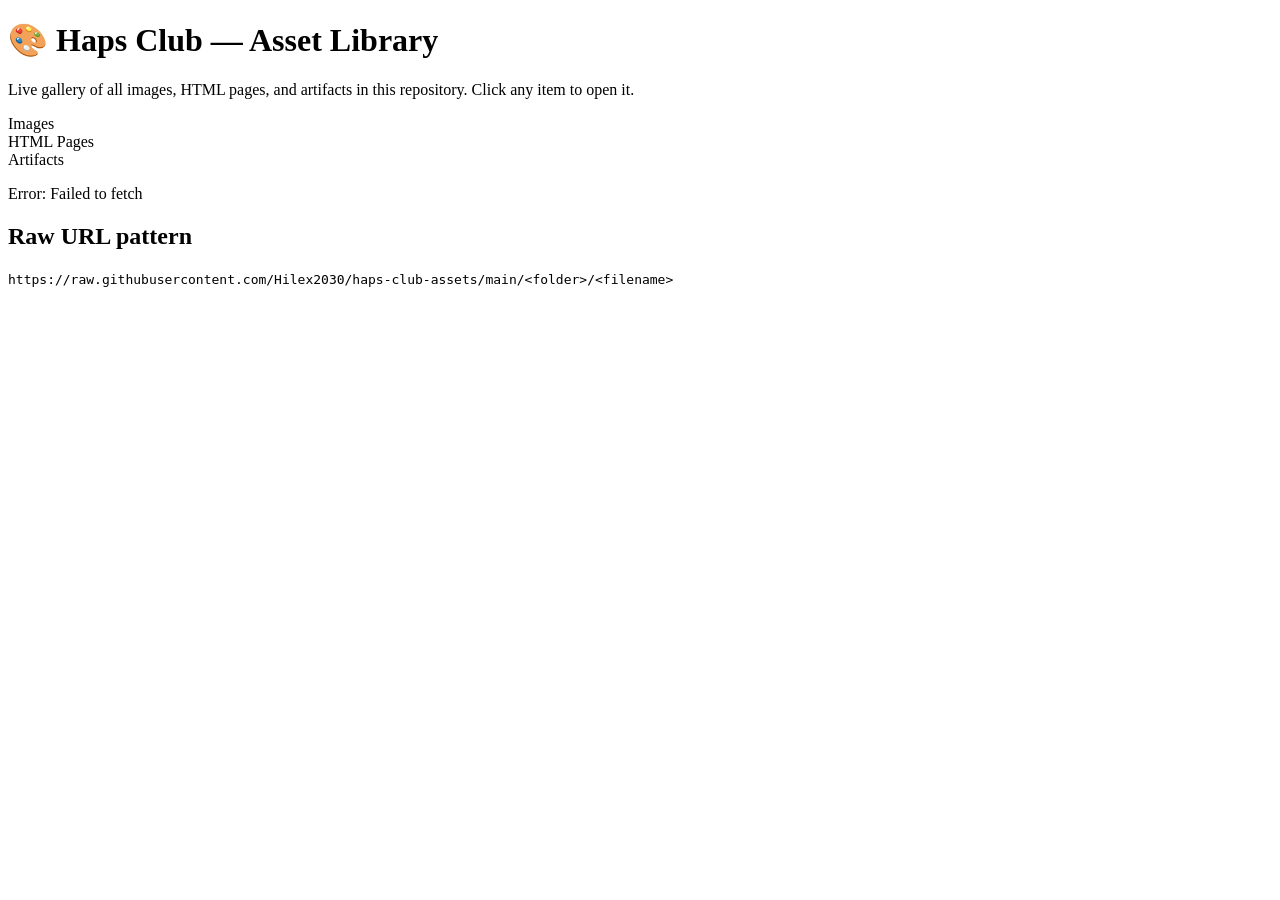
==== index.html @ ea052f84 "Create index.html" ====
<!DOCTYPE html>
<html lang="en">
<head>
<meta charset="UTF-8">
<meta name="viewport" content="width=device-width, initial-scale=1.0">
<title>Haps Club — Asset Library</title>
<link rel="stylesheet" href="./html/style.css">
</head>
<body>
<div class="container">
<h1>🎨 Haps Club — Asset Library</h1>
<p>Live gallery of all images, HTML pages, and artifacts in this repository. Click any item to open it.</p>
<div class="tabs">
<div class="tab active" data-folder="images">Images</div>
<div class="tab" data-folder="html">HTML Pages</div>
<div class="tab" data-folder="artifacts">Artifacts</div>
</div>
<div id="content"><p class="empty">Loading…</p></div>
<h2>Raw URL pattern</h2>
<p><code>https://raw.githubusercontent.com/Hilex2030/haps-club-assets/main/&lt;folder&gt;/&lt;filename&gt;</code></p>
</div>
<script>
const REPO = 'Hilex2030/haps-club-assets';
const RAW = `https://raw.githubusercontent.com/${REPO}/main`;
const API = `https://api.github.com/repos/${REPO}/contents`;
const content = document.getElementById('content');
const tabs = document.querySelectorAll('.tab');
async function loadFolder(folder) {
  content.innerHTML = '<p class="empty">Loading…</p>';
  try {
    const res = await fetch(`${API}/${folder}`);
    const items = await res.json();
    const files = items.filter(i => i.type === 'file' && !i.name.startsWith('.') && i.name !== 'README.md');
    if (!files.length) { content.innerHTML = `<p class="empty">No files yet in /${folder}. Upload some to get started!</p>`; return; }
    if (folder === 'images') {
      content.innerHTML = `<div class="gallery">${files.map(f => `<a class="card" href="${RAW}/${folder}/${f.name}" target="_blank"><img src="${RAW}/${folder}/${f.name}" alt="${f.name}" loading="lazy"><div class="meta"><div class="name">${f.name}</div><div class="url">${(f.size/1024).toFixed(1)} KB</div></div></a>`).join('')}</div>`;
    } else {
      content.innerHTML = `<ul class="list">${files.map(f => `<li><a href="${folder === 'html' ? './' + folder + '/' + f.name : RAW + '/' + folder + '/' + f.name}" target="_blank">${f.name}</a> <span style="color:#7d8590;font-size:0.8rem;">(${(f.size/1024).toFixed(1)} KB)</span></li>`).join('')}</ul>`;
    }
  } catch (e) { content.innerHTML = `<p class="empty">Error: ${e.message}</p>`; }
}
tabs.forEach(t => t.addEventListener('click', () => { tabs.forEach(x => x.classList.remove('active')); t.classList.add('active'); loadFolder(t.dataset.folder); }));
loadFolder('images');
</script>
</body>
</html>
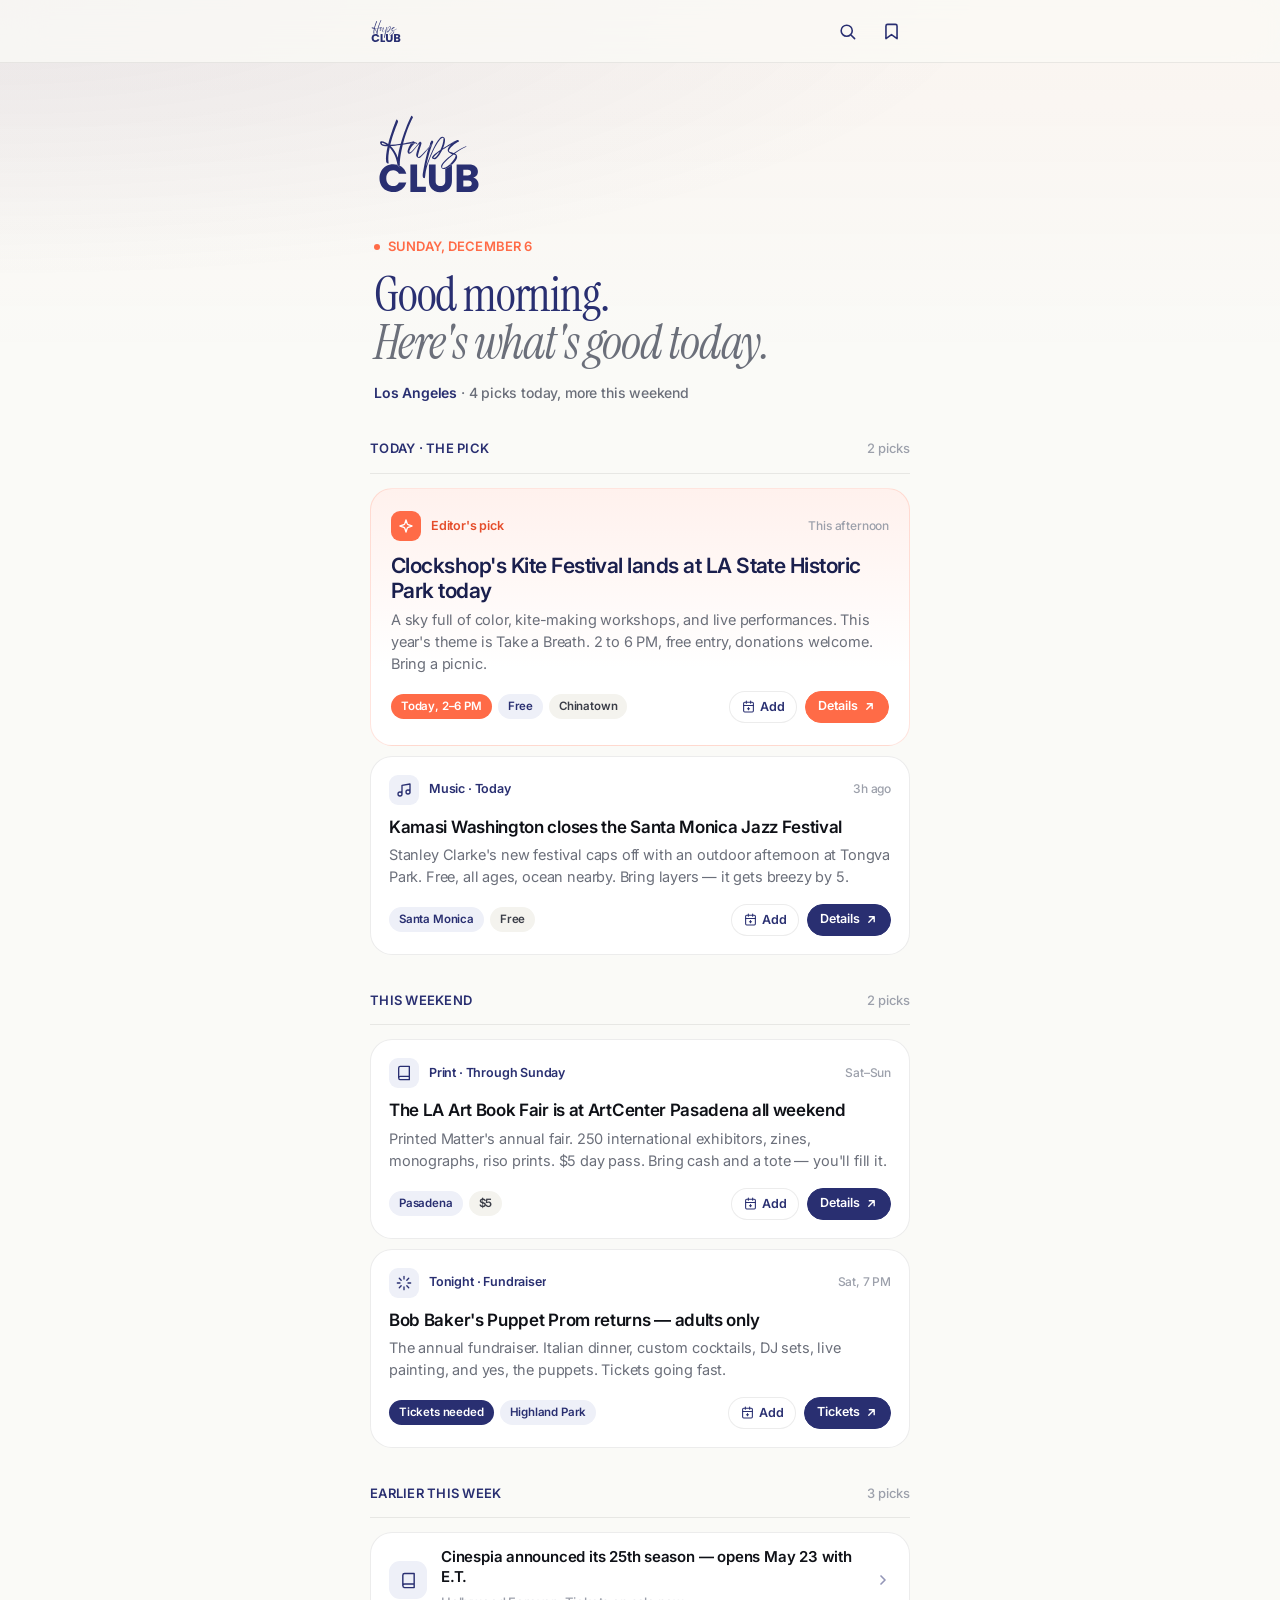
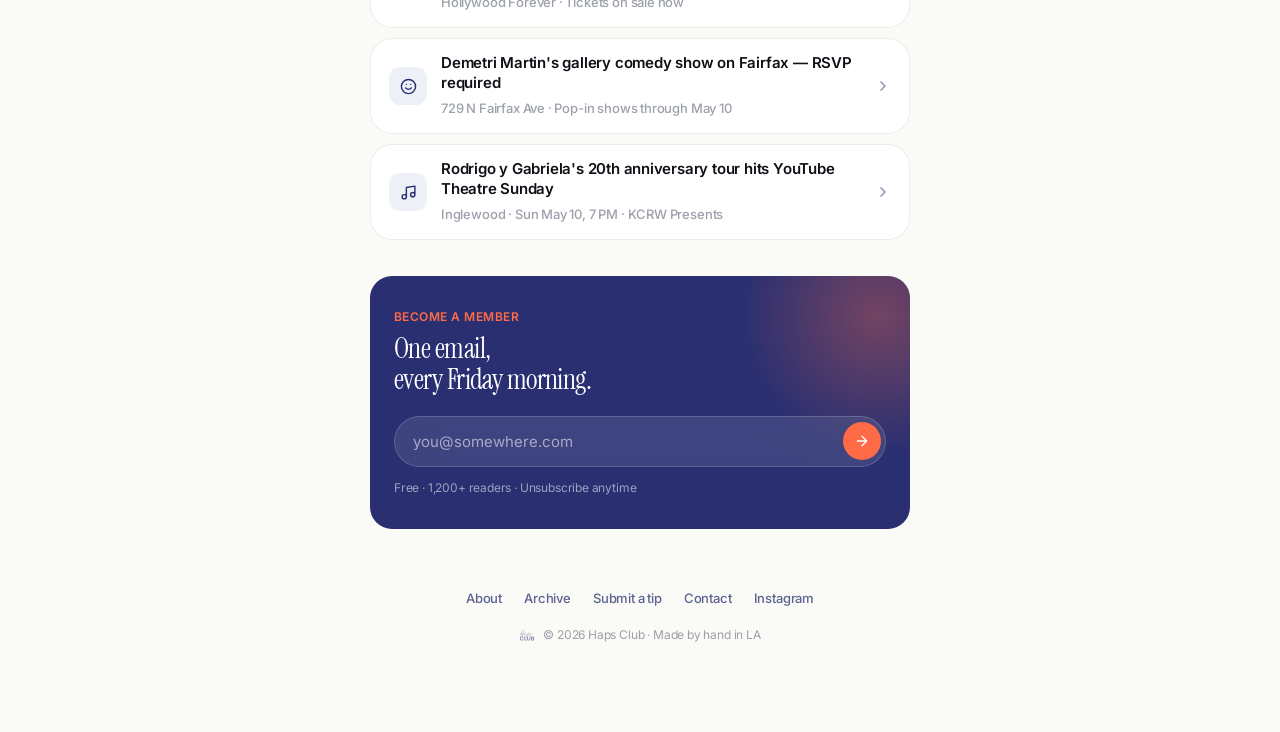
==== commit 7cf489dd: "Deploy Haps Club site: real LA picks for May 9 weekend, GA4 tracking, navy+coral brand, Add-to-Googl" ====
--- a/index.html
+++ b/index.html
@@ -2,45 +2,828 @@
 <html lang="en">
 <head>
 <meta charset="UTF-8">
-<meta name="viewport" content="width=device-width, initial-scale=1.0">
-<title>Haps Club — Asset Library</title>
-<link rel="stylesheet" href="./html/style.css">
+<meta name="viewport" content="width=device-width, initial-scale=1.0, viewport-fit=cover">
+<title>Haps Club — Today in LA</title>
+<meta name="description" content="A daily glance at what's worth doing in Los Angeles. Hand-picked recommendations from Haps Club.">
+<meta name="theme-color" content="#FAFAF7">
+
+<link rel="preconnect" href="https://fonts.googleapis.com">
+<link rel="preconnect" href="https://fonts.gstatic.com" crossorigin>
+<link href="https://fonts.googleapis.com/css2?family=Inter:wght@400;500;600;700&family=Instrument+Serif:ital@0;1&display=swap" rel="stylesheet">
+
+<!-- Google tag (gtag.js) -->
+<script async src="https://www.googletagmanager.com/gtag/js?id=G-RKY63MK7ND"></script>
+<script>
+  window.dataLayer = window.dataLayer || [];
+  function gtag(){dataLayer.push(arguments);}
+  gtag('js', new Date());
+  gtag('config', 'G-RKY63MK7ND');
+</script>
+
+<style>
+:root {
+  --navy: #292f71;
+  --navy-deep: #1a1f4d;
+  --navy-tint: #EEF0F8;
+  --navy-soft: rgba(41, 47, 113, 0.08);
+
+  --accent: #FF6B47;
+  --accent-deep: #E54D2B;
+  --accent-tint: #FFF1ED;
+
+  --bg: #FAFAF7;
+  --surface: #FFFFFF;
+  --surface-soft: #F4F3EE;
+
+  --ink: #0F1117;
+  --ink-2: #3A3D47;
+  --ink-3: #6B6F7A;
+  --ink-4: #9CA0AB;
+  --ink-5: #D7D9DE;
+
+  --hairline: rgba(15, 17, 23, 0.08);
+
+  --sans: 'Inter', -apple-system, BlinkMacSystemFont, system-ui, 'Segoe UI', sans-serif;
+  --serif: 'Instrument Serif', 'New York', 'Times New Roman', serif;
+
+  --radius-sm: 10px;
+  --radius-md: 16px;
+  --radius-lg: 22px;
+
+  --ease-out: cubic-bezier(0.16, 1, 0.3, 1);
+  --ease-spring: cubic-bezier(0.34, 1.56, 0.64, 1);
+
+  --container: 580px;
+}
+
+* { box-sizing: border-box; margin: 0; padding: 0; }
+*:focus-visible { outline: 2px solid var(--accent); outline-offset: 3px; border-radius: 4px; }
+
+html, body {
+  background: var(--bg);
+  color: var(--ink);
+  font-family: var(--sans);
+  font-size: 16px;
+  line-height: 1.5;
+  -webkit-font-smoothing: antialiased;
+  -moz-osx-font-smoothing: grayscale;
+  text-rendering: optimizeLegibility;
+  letter-spacing: -0.011em;
+  min-height: 100%;
+}
+
+body {
+  position: relative;
+  padding-bottom: 4rem;
+  min-height: 100vh;
+}
+
+body::before {
+  content: '';
+  position: fixed;
+  top: 0; left: 0; right: 0;
+  height: 360px;
+  background:
+    radial-gradient(ellipse at top left, rgba(41, 47, 113, 0.08) 0%, transparent 55%),
+    linear-gradient(180deg, rgba(255, 107, 71, 0.04) 0%, transparent 100%);
+  pointer-events: none;
+  z-index: 0;
+}
+
+a { color: inherit; text-decoration: none; }
+button { font-family: inherit; }
+
+.topbar {
+  position: sticky; top: 0; z-index: 50;
+  background: rgba(250, 250, 247, 0.78);
+  -webkit-backdrop-filter: saturate(180%) blur(20px);
+  backdrop-filter: saturate(180%) blur(20px);
+  border-bottom: 0.5px solid var(--hairline);
+}
+.topbar-inner {
+  max-width: var(--container); margin: 0 auto;
+  padding: 12px 20px;
+  display: flex; align-items: center; justify-content: space-between; gap: 16px;
+}
+.topbar-logo { height: 32px; width: auto; color: var(--navy); display: block; }
+.topbar-actions { display: flex; align-items: center; gap: 6px; }
+.topbar-btn {
+  width: 38px; height: 38px; border-radius: 50%;
+  background: transparent; border: none;
+  color: var(--navy); cursor: pointer;
+  display: flex; align-items: center; justify-content: center;
+  transition: background 0.2s ease;
+}
+.topbar-btn:hover { background: var(--navy-tint); }
+.topbar-btn:active { transform: scale(0.95); }
+.topbar-btn svg { width: 19px; height: 19px; }
+
+.hero {
+  position: relative; z-index: 5;
+  max-width: var(--container); margin: 0 auto;
+  padding: 36px 24px 28px;
+}
+.hero-logo {
+  height: clamp(80px, 18vw, 110px);
+  width: auto;
+  color: var(--navy);
+  display: block;
+  margin-bottom: 28px;
+}
+.hero-eyebrow {
+  display: flex; align-items: center; gap: 8px;
+  font-size: 13px; font-weight: 600; color: var(--accent);
+  letter-spacing: 0.01em; margin-bottom: 14px; text-transform: uppercase;
+}
+.live-dot {
+  width: 6px; height: 6px; border-radius: 50%;
+  background: var(--accent);
+  box-shadow: 0 0 0 0 rgba(255, 107, 71, 0.5);
+  animation: pulse 2.4s ease-out infinite;
+}
+@keyframes pulse {
+  0%   { box-shadow: 0 0 0 0 rgba(255, 107, 71, 0.45); }
+  70%  { box-shadow: 0 0 0 8px rgba(255, 107, 71, 0); }
+  100% { box-shadow: 0 0 0 0 rgba(255, 107, 71, 0); }
+}
+.hero-title {
+  font-family: var(--serif);
+  font-size: clamp(2.25rem, 8vw, 3rem);
+  font-weight: 400; line-height: 1.02; letter-spacing: -0.025em;
+  color: var(--navy); margin-bottom: 14px;
+}
+.hero-soft { font-style: italic; color: var(--ink-3); }
+.hero-meta { font-size: 14px; color: var(--ink-3); font-weight: 500; }
+.hero-meta strong { color: var(--navy); font-weight: 600; }
+
+.stack {
+  position: relative; z-index: 5;
+  max-width: var(--container); margin: 0 auto;
+  padding: 8px 20px 0;
+}
+.stack-group { margin-bottom: 36px; }
+.group-header {
+  display: flex; align-items: baseline; justify-content: space-between;
+  padding: 0 0 14px;
+  border-bottom: 0.5px solid var(--hairline);
+  margin-bottom: 14px;
+}
+.group-label {
+  font-size: 13px; font-weight: 600; letter-spacing: 0.02em;
+  color: var(--navy); text-transform: uppercase;
+}
+.group-count { font-size: 13px; color: var(--ink-4); font-weight: 500; }
+
+.card {
+  display: block;
+  background: var(--surface);
+  border: 0.5px solid var(--hairline);
+  border-radius: var(--radius-lg);
+  padding: 18px;
+  margin-bottom: 10px;
+  transition: transform 0.4s var(--ease-out), box-shadow 0.3s ease, border-color 0.2s ease;
+  position: relative; overflow: hidden;
+  -webkit-tap-highlight-color: transparent;
+}
+a.card { cursor: pointer; }
+.card:hover {
+  transform: translateY(-2px);
+  box-shadow: 0 8px 24px rgba(15, 17, 23, 0.06), 0 2px 6px rgba(15, 17, 23, 0.04);
+  border-color: var(--ink-5);
+}
+a.card:active { transform: scale(0.99); transition-duration: 0.15s; }
+
+.card-featured {
+  background: linear-gradient(180deg, var(--accent-tint) 0%, var(--surface) 70%);
+  border-color: rgba(255, 107, 71, 0.18);
+  padding: 22px 20px;
+}
+
+.card-header {
+  display: flex; align-items: center; gap: 10px; margin-bottom: 12px;
+}
+.card-icon {
+  width: 30px; height: 30px;
+  border-radius: 9px;
+  display: flex; align-items: center; justify-content: center;
+  flex-shrink: 0;
+}
+.card-icon svg { width: 16px; height: 16px; }
+.card-icon-featured { background: var(--accent); color: white; }
+.card-icon-food     { background: var(--accent-tint); color: var(--accent-deep); }
+.card-icon-culture  { background: var(--navy-tint); color: var(--navy); }
+.card-icon-event    { background: var(--navy-tint); color: var(--navy); }
+.card-icon-outdoors { background: var(--accent-tint); color: var(--accent-deep); }
+
+.card-meta {
+  display: flex; justify-content: space-between; align-items: baseline;
+  flex: 1; min-width: 0; gap: 8px;
+}
+.card-source {
+  font-size: 12.5px; font-weight: 600; color: var(--navy);
+  white-space: nowrap; overflow: hidden; text-overflow: ellipsis;
+}
+.card-source-accent { color: var(--accent-deep); }
+.card-time { font-size: 12px; color: var(--ink-4); font-weight: 500; flex-shrink: 0; }
+
+.card-title {
+  font-size: 17px; font-weight: 600;
+  letter-spacing: -0.018em; line-height: 1.28;
+  color: var(--ink); margin-bottom: 6px;
+}
+.card-featured .card-title {
+  font-size: 21px; line-height: 1.2; letter-spacing: -0.025em;
+  color: var(--navy-deep);
+}
+.card-body {
+  font-size: 14.5px; line-height: 1.5;
+  color: var(--ink-3); margin-bottom: 16px;
+}
+
+.card-actions {
+  display: flex; align-items: center; gap: 8px; flex-wrap: wrap;
+}
+.card-tags { display: flex; gap: 6px; flex-wrap: wrap; flex: 1; min-width: 0; }
+.tag {
+  display: inline-block; padding: 4px 10px;
+  background: var(--surface-soft);
+  border-radius: 100px;
+  font-size: 11.5px; font-weight: 600;
+  color: var(--ink-2);
+}
+.tag-accent { background: var(--accent); color: white; }
+.tag-rsvp   { background: var(--navy); color: white; }
+.tag-navy   { background: var(--navy-tint); color: var(--navy); }
+
+.card-button-row { display: flex; gap: 8px; flex-shrink: 0; }
+.btn-action {
+  display: inline-flex; align-items: center; justify-content: center; gap: 5px;
+  padding: 7px 12px; height: 32px;
+  border-radius: 100px;
+  font-size: 12.5px; font-weight: 600; letter-spacing: -0.005em;
+  border: 0.5px solid var(--hairline);
+  background: var(--surface);
+  color: var(--navy);
+  cursor: pointer;
+  transition: all 0.2s ease;
+  -webkit-tap-highlight-color: transparent;
+  white-space: nowrap;
+}
+.btn-action:hover {
+  background: var(--navy-tint);
+  border-color: rgba(41, 47, 113, 0.2);
+  transform: translateY(-1px);
+}
+.btn-action:active { transform: scale(0.96); }
+.btn-action svg { width: 13px; height: 13px; }
+.btn-action-primary { background: var(--navy); color: white; border-color: var(--navy); }
+.btn-action-primary:hover { background: var(--navy-deep); border-color: var(--navy-deep); }
+.btn-action-accent { background: var(--accent); color: white; border-color: var(--accent); }
+.btn-action-accent:hover { background: var(--accent-deep); border-color: var(--accent-deep); }
+
+a.card-compact {
+  display: grid;
+  grid-template-columns: auto 1fr auto;
+  gap: 14px; align-items: center;
+  padding: 14px 18px;
+  cursor: pointer;
+}
+.card-icon-sm { width: 38px; height: 38px; border-radius: 11px; }
+.card-icon-sm svg { width: 17px; height: 17px; }
+.card-compact-body { min-width: 0; }
+.card-compact-body h3 {
+  font-size: 15px; font-weight: 600; line-height: 1.3;
+  color: var(--ink); letter-spacing: -0.014em; margin-bottom: 3px;
+  display: -webkit-box; -webkit-line-clamp: 2; -webkit-box-orient: vertical; overflow: hidden;
+}
+.card-compact-meta { font-size: 13px; color: var(--ink-4); font-weight: 500; }
+.card-compact-arrow {
+  color: var(--navy);
+  transition: color 0.2s ease, transform 0.3s var(--ease-out);
+  flex-shrink: 0; opacity: 0.5;
+}
+.card-compact-arrow svg { width: 16px; height: 16px; display: block; }
+a.card-compact:hover .card-compact-arrow { opacity: 1; transform: translateX(2px); }
+
+.toast {
+  position: fixed;
+  bottom: 24px; left: 50%;
+  transform: translateX(-50%) translateY(80px);
+  background: var(--navy-deep); color: white;
+  padding: 12px 18px;
+  border-radius: 100px;
+  font-size: 14px; font-weight: 500;
+  display: flex; align-items: center; gap: 8px;
+  box-shadow: 0 8px 24px rgba(15, 17, 23, 0.18);
+  z-index: 200;
+  opacity: 0;
+  transition: transform 0.5s var(--ease-spring), opacity 0.3s ease;
+  pointer-events: none;
+  max-width: 90vw;
+}
+.toast.is-visible {
+  transform: translateX(-50%) translateY(0);
+  opacity: 1;
+}
+.toast svg { width: 16px; height: 16px; color: var(--accent); flex-shrink: 0; }
+
+.subscribe {
+  margin-top: 8px;
+  padding: 32px 24px;
+  background: var(--navy);
+  color: white;
+  border-radius: var(--radius-lg);
+  position: relative; overflow: hidden;
+}
+.subscribe::before {
+  content: '';
+  position: absolute;
+  top: -40%; right: -20%;
+  width: 280px; height: 280px;
+  background: radial-gradient(circle, rgba(255, 107, 71, 0.35) 0%, transparent 70%);
+  pointer-events: none;
+}
+.subscribe-eyebrow {
+  font-size: 12px; font-weight: 600; color: var(--accent);
+  letter-spacing: 0.04em; margin-bottom: 8px; text-transform: uppercase;
+  position: relative;
+}
+.subscribe-title {
+  font-family: var(--serif);
+  font-size: 28px; font-weight: 400;
+  line-height: 1.1; letter-spacing: -0.02em;
+  margin-bottom: 20px; position: relative;
+}
+.subscribe-form {
+  display: flex; align-items: center;
+  background: rgba(255, 255, 255, 0.10);
+  border: 0.5px solid rgba(255, 255, 255, 0.18);
+  border-radius: 100px;
+  padding: 4px 4px 4px 18px;
+  -webkit-backdrop-filter: blur(20px);
+  backdrop-filter: blur(20px);
+  transition: border-color 0.2s ease, background 0.2s ease;
+  position: relative; margin-bottom: 12px;
+}
+.subscribe-form:focus-within {
+  border-color: rgba(255, 255, 255, 0.35);
+  background: rgba(255, 255, 255, 0.14);
+}
+.subscribe-form input {
+  flex: 1; background: transparent; border: none; outline: none;
+  color: white; font-family: var(--sans); font-size: 15px;
+  padding: 11px 8px 11px 0; min-width: 0;
+}
+.subscribe-form input::placeholder { color: rgba(255, 255, 255, 0.55); }
+.subscribe-form button {
+  width: 38px; height: 38px;
+  background: var(--accent); color: white;
+  border: none; border-radius: 50%;
+  cursor: pointer;
+  display: flex; align-items: center; justify-content: center;
+  flex-shrink: 0;
+  transition: transform 0.2s var(--ease-spring), background 0.2s ease;
+}
+.subscribe-form button:hover { transform: scale(1.06); background: var(--accent-deep); }
+.subscribe-form button:active { transform: scale(0.94); }
+.subscribe-form button svg { width: 16px; height: 16px; }
+.subscribe-form button:disabled { background: white; color: var(--navy); cursor: default; }
+.subscribe-fineprint {
+  font-size: 12px; color: rgba(255, 255, 255, 0.55); position: relative;
+}
+
+.footer {
+  max-width: var(--container);
+  margin: 32px auto 0;
+  padding: 24px 20px;
+  text-align: center;
+}
+.footer-links {
+  display: flex; justify-content: center; gap: 18px;
+  margin-bottom: 14px; flex-wrap: wrap;
+}
+.footer-links a {
+  font-size: 13px; color: var(--navy); font-weight: 500;
+  padding: 4px 2px;
+  transition: color 0.2s ease;
+  opacity: 0.75;
+}
+.footer-links a:hover { color: var(--accent); opacity: 1; }
+.footer-credit {
+  display: flex; align-items: center; justify-content: center; gap: 8px;
+  font-size: 12px; color: var(--ink-4);
+}
+.footer-mark {
+  height: 16px; width: auto;
+  color: var(--navy); opacity: 0.5;
+}
+
+.card { animation: slideIn 0.6s var(--ease-out) backwards; }
+.stack-group:nth-child(1) .card:nth-child(2) { animation-delay: 0.06s; }
+.stack-group:nth-child(1) .card:nth-child(3) { animation-delay: 0.12s; }
+.stack-group:nth-child(2) .card:nth-child(2) { animation-delay: 0.18s; }
+.stack-group:nth-child(2) .card:nth-child(3) { animation-delay: 0.24s; }
+.stack-group:nth-child(3) .card:nth-child(2) { animation-delay: 0.30s; }
+.stack-group:nth-child(3) .card:nth-child(3) { animation-delay: 0.36s; }
+.stack-group:nth-child(3) .card:nth-child(4) { animation-delay: 0.42s; }
+
+@keyframes slideIn {
+  from { opacity: 0; transform: translateY(10px); }
+  to   { opacity: 1; transform: translateY(0); }
+}
+
+@media (prefers-reduced-motion: reduce) {
+  *, *::before, *::after { animation-duration: 0.01ms !important; transition-duration: 0.01ms !important; }
+}
+
+@media (max-width: 380px) {
+  .hero { padding: 28px 18px 22px; }
+  .stack { padding: 8px 14px 0; }
+  .card { padding: 16px; }
+  .card-featured { padding: 18px; }
+  .card-title { font-size: 16px; }
+  .card-featured .card-title { font-size: 19px; }
+  .subscribe { padding: 26px 20px; border-radius: var(--radius-md); }
+  .btn-action { font-size: 12px; padding: 6px 10px; }
+}
+</style>
 </head>
 <body>
-<div class="container">
-<h1>🎨 Haps Club — Asset Library</h1>
-<p>Live gallery of all images, HTML pages, and artifacts in this repository. Click any item to open it.</p>
-<div class="tabs">
-<div class="tab active" data-folder="images">Images</div>
-<div class="tab" data-folder="html">HTML Pages</div>
-<div class="tab" data-folder="artifacts">Artifacts</div>
+
+<nav class="topbar" aria-label="Primary">
+  <div class="topbar-inner">
+    <a href="#" aria-label="Haps Club home">
+      <svg class="topbar-logo"  viewBox="0 0 900 900" xmlns="http://www.w3.org/2000/svg" fill="currentColor"><path d="M325.07,348.57c1.12,0,2.23.07,3.31.19-3.45-1.45-7.15-2.19-10.19-1.46-5.61,1.27-36.72,9.18-79.82,16.07,20.91-78.8,51.26-159.38,80.07-211.65,3.06-5.61-12.75-18.87-14.03-12.5-27.8,55.34-62.73,144.84-85.94,227.21-26.27,3.83-55.34,7.14-85.17,8.42,21.17-86.45,56.36-168.56,63.75-188.7,2.04-5.61-10.97-23.46-14.28-16.07-6.63,14.79-43.61,107.1-66.56,198.39-16.83-12.75-34.94-20.91-52.79-22.7-6.63-.51-13.77.76-13.77,10.2,0,19.64,20.15,30.35,53.04,31.62h8.93c-10.71,47.43-17.09,93.33-12.24,125.97,2.04,13.26,21.68,19.89,20.4,11.22-5.87-36.98-1.02-82.62,8.67-128.01,47.18,49.47,61.97,123.68,62.99,140.25,0,.12.02.24.03.36,7.24,1.99,14.11,4.66,20.61,8.02-2.78-43.95,7.24-106.85,23.73-171.84,24.15-3.3,47.59-6.42,66.69-8.75,7.19-9.61,15.02-16.24,22.55-16.24ZM99.14,375.34c-16.06-.25-35.7-5.35-35.7-11.48s5.61-5.86,10.46-4.08c10.71,4.08,20.66,9.44,29.58,15.56h-4.34ZM194.51,481.68c-10.46-34.68-32.13-70.13-58.4-96.14,21.93-2.04,50.49-5.61,79.56-9.44-10.46,38.51-18.11,75.23-21.17,105.57Z"/> <path d="M364.59,475.05c-1.27,0-4.84-.76-4.84-5.35,0-19.89,28.82-98.69,28.82-107.87,0-6.89-7.65-11.48-11.22-11.48s-7.14,4.08-15.81,15.05c-8.67,10.97-57.89,72.68-69.87,72.68-.77,0-2.81-.25-2.81-3.06,0-27.54,36.72-73.19,50.75-73.19,5.61,0,11.48,10.2,14.54,5.87,1.91-2.86-9.82-17.13-25.76-18.94,8.69,3.65,15.76,11.83,6.64,12.56-7.88.63-19.13,1.87-32.5,3.49-15.46,20.67-27.94,55.13-27.94,67.14,0,8.93,8.67,16.83,13.77,16.83,17.34,0,57.38-59.16,83.64-83.39-9.44,31.11-26.78,72.68-26.78,94.35,0,9.43,10.46,23.21,23.72,23.21,9.18,0,25.76-18.62,44.12-39.27,11.21-12.73,22.96-26.38,32.85-37.95,1.81-5.45,3.56-10.49,5.27-15.22-25.78,29.49-72.71,84.54-86.57,84.54Z"/> <path d="M328.38,348.76c-1.09-.12-2.19-.19-3.31-.19-7.53,0-15.36,6.63-22.55,16.24,13.37-1.63,24.63-2.86,32.5-3.49,9.13-.73,2.05-8.91-6.64-12.56Z"/> <path d="M656.76,346.54c-5.93,3.26-57.31,35.95-91.99,57.62,9.95-23.46,16.58-48.45,16.58-69.87,0-18.11-11.99-25.76-21.67-25.76-45.65,0-121.64,207.83-133.88,248.89,31.37-149.43,58.4-199.16,58.91-205.53.51-6.38-9.69-12.24-13-11.22-3.06,1.02-10.2,14.79-13.52,21.93-.51,1.27-.25,2.81.25,3.83l.25.51c.51,1.28.51,2.29,0,3.57-2.41,6.22-4.91,12.76-7.53,20.01,6.95-7.95,12.37-14.04,15.18-16.69,3.57-3.31,5.1,1.79,3.32,3.83-.59.73-10.48,12.54-23.77,28.09-12.14,36.57-26.72,91.72-45.6,198.35-6.89,39.53,4.08,43.86,13.77,43.86,6.12,0,4.59-39.78,13.01-69.87,29.33-106.08,102.26-261.38,136.94-261.38,3.57,0,5.1,2.55,4.84,8.16-1.28,29.58-11.99,64.01-25.76,93.08-35.96,23.97-68.85,48.96-68.85,62.73,0,6.38,10.71,11.48,20.4,11.48,3.57,0,8.42-.51,13.26-3.83,15.56-11.48,36.21-40.04,51.77-72.68,24.81-16.37,50.03-30.81,66.45-39.84,5.96-5.98,12.02-11,16.76-14.73-2.14-1.17,15.21-15.25,13.88-14.53ZM491.58,483.47c-7.65.26-5.1-4.08-1.78-8.67,9.94-13.77,27.03-28.82,46.67-43.1-15.81,29.84-33.66,51.51-44.88,51.77Z"/> <path d="M466.34,373.81c-2.81,2.65-8.23,8.75-15.18,16.69-1.71,4.73-3.46,9.77-5.27,15.22,13.28-15.56,23.18-27.36,23.77-28.09,1.79-2.04.25-7.14-3.32-3.83Z"/> <path d="M680.53,475.31c0-13.26-4.33-22.18-18.36-29.58,35.7-26.01,71.91-47.94,93.33-55.08,1.53-.51-.77-5.36-2.55-4.85-21.93,7.4-60.69,29.84-98.69,56.61-3.06-1.27-6.38-2.55-9.95-3.57-14.28-4.34-31.11-6.38-31.11-15.3,0-21.68,55.34-65.54,79.05-73.95,6.38-2.29,1.27-14.54-5.61-14.54-5.87,0-20.52,5.5-31.11,12.24-5.61,3.57-4.66,4.47-6.14,5.89-1.09,1.06-2.76,1.01-5.1,5.04-1.33-.11-3.75.85-2.98,2.59-2.73,1.31-6.97,5.98-10.26,7.76-2.24,1.17.85.38-4.95,7.21-11.76,11.79-23.1,27.29-23.1,43.92,0,14.03,17.6,25.25,30.6,29.33,2.8.76,5.61,1.53,8.16,2.04-48.71,35.7-92.82,76.5-92.82,98.69,0,9.69,6.12,23.46,23.71,23.46,3.16,0,6.62-.53,10.29-1.51v-10.99c-4.98,2.13-9.81,3.56-14.37,4.08-7.91,1.02-11.47-4.33-11.47-9.18,0-21.17,45.65-64.77,94.86-102.26,9.44,1.79,16.07,3.57,16.07,8.92,0,16.32-22.27,49.13-48.61,73.3h18.25v2.69c23.55-20.85,42.85-46.41,42.85-62.99Z"/> <path d="M191.49,537.38c-10.49-2.88-21.75-4.33-33.8-4.33-21.76,0-41.23,4.86-58.4,14.56-17.18,9.71-30.56,23.25-40.16,40.64-9.6,17.39-14.4,37.17-14.4,59.36s4.8,41.92,14.4,59.2c9.6,17.28,22.98,30.78,40.16,40.48,17.17,9.71,36.64,14.56,58.4,14.56,26.67,0,49.49-6.98,68.48-20.96,18.98-13.97,31.68-33.12,38.08-57.44h-60.16c-4.48,9.39-10.83,16.54-19.04,21.44-8.21,4.91-17.55,7.36-28,7.36-16.85,0-30.51-5.87-40.96-17.6-10.46-11.73-15.68-27.41-15.68-47.04s5.22-35.31,15.68-47.04c10.45-11.73,24.1-17.6,40.96-17.6,10.45,0,19.79,2.46,28,7.36,8.21,4.91,14.56,12.05,19.04,21.44h60.16c-6.4-24.32-19.1-43.52-38.08-57.6-4.47-3.32-9.17-6.23-14.07-8.77.14,2.27.31,4.5.52,6.66,1.27,12.9-20.05.2-21.13-14.69Z"/> <path d="M212.62,552.06c-.21-2.16-.38-4.4-.52-6.66-6.5-3.36-13.36-6.04-20.61-8.02,1.09,14.89,22.4,27.59,21.13,14.69Z"/> <polygon points="352.56 535.61 297.84 535.61 297.84 760.24 424.24 760.24 424.24 718 352.56 718 352.56 535.61"/> <path d="M582.96,670c0,13.44-3.41,23.79-10.24,31.04-6.83,7.25-16.64,10.88-29.44,10.88s-22.51-3.62-29.12-10.88c-6.61-7.25-9.92-17.6-9.92-31.04v-134.4h-54.72v134.08c0,20.05,4.05,37.07,12.16,51.04,8.11,13.97,19.15,24.43,33.12,31.36,13.97,6.94,29.81,10.4,47.52,10.4s33.76-3.52,48.16-10.56c14.4-7.04,25.87-17.49,34.4-31.36,8.53-13.87,12.8-30.83,12.8-50.88v-131.39c-18,15.93-38.48,29.1-54.72,33.42v98.28Z"/> <path d="M619.43,535.61c-11.89,10.91-24.6,20.04-36.47,25.12v10.99c16.24-4.32,36.72-17.49,54.72-33.42v-2.69h-18.25Z"/> <path d="M843.44,664.4c-7.9-10.13-18.35-16.58-31.36-19.36,11.52-3.41,20.75-9.49,27.68-18.24,6.93-8.74,10.4-19.73,10.4-32.96,0-17.92-6.46-32.1-19.36-42.56-12.91-10.45-30.77-15.68-53.6-15.68h-101.12v224.64h104.64c23.46,0,41.76-5.49,54.88-16.48,13.12-10.98,19.68-25.86,19.68-44.64,0-13.01-3.95-24.58-11.84-34.72ZM730.79,579.44h35.84c8.96,0,15.84,2.03,20.64,6.08,4.8,4.05,7.2,9.92,7.2,17.6s-2.4,13.5-7.2,17.44c-4.8,3.95-11.68,5.92-20.64,5.92h-35.84v-47.04ZM792.4,709.84c-5.02,4.16-12.11,6.24-21.28,6.24h-40.32v-49.6h39.68c9.17,0,16.37,2.24,21.6,6.72,5.23,4.48,7.84,10.67,7.84,18.56s-2.51,13.92-7.52,18.08Z"/></svg>
+    </a>
+    <div class="topbar-actions">
+      <button class="topbar-btn" aria-label="Search">
+        <svg viewBox="0 0 24 24" fill="none" stroke="currentColor" stroke-width="2" stroke-linecap="round" stroke-linejoin="round"><circle cx="11" cy="11" r="7"/><path d="m21 21-4.3-4.3"/></svg>
+      </button>
+      <button class="topbar-btn" aria-label="Saved">
+        <svg viewBox="0 0 24 24" fill="none" stroke="currentColor" stroke-width="2" stroke-linecap="round" stroke-linejoin="round"><path d="M19 21l-7-5-7 5V5a2 2 0 0 1 2-2h10a2 2 0 0 1 2 2v16Z"/></svg>
+      </button>
+    </div>
+  </div>
+</nav>
+
+<header class="hero">
+  <svg class="hero-logo"  aria-label="Haps Club" viewBox="0 0 900 900" xmlns="http://www.w3.org/2000/svg" fill="currentColor"><path d="M325.07,348.57c1.12,0,2.23.07,3.31.19-3.45-1.45-7.15-2.19-10.19-1.46-5.61,1.27-36.72,9.18-79.82,16.07,20.91-78.8,51.26-159.38,80.07-211.65,3.06-5.61-12.75-18.87-14.03-12.5-27.8,55.34-62.73,144.84-85.94,227.21-26.27,3.83-55.34,7.14-85.17,8.42,21.17-86.45,56.36-168.56,63.75-188.7,2.04-5.61-10.97-23.46-14.28-16.07-6.63,14.79-43.61,107.1-66.56,198.39-16.83-12.75-34.94-20.91-52.79-22.7-6.63-.51-13.77.76-13.77,10.2,0,19.64,20.15,30.35,53.04,31.62h8.93c-10.71,47.43-17.09,93.33-12.24,125.97,2.04,13.26,21.68,19.89,20.4,11.22-5.87-36.98-1.02-82.62,8.67-128.01,47.18,49.47,61.97,123.68,62.99,140.25,0,.12.02.24.03.36,7.24,1.99,14.11,4.66,20.61,8.02-2.78-43.95,7.24-106.85,23.73-171.84,24.15-3.3,47.59-6.42,66.69-8.75,7.19-9.61,15.02-16.24,22.55-16.24ZM99.14,375.34c-16.06-.25-35.7-5.35-35.7-11.48s5.61-5.86,10.46-4.08c10.71,4.08,20.66,9.44,29.58,15.56h-4.34ZM194.51,481.68c-10.46-34.68-32.13-70.13-58.4-96.14,21.93-2.04,50.49-5.61,79.56-9.44-10.46,38.51-18.11,75.23-21.17,105.57Z"/> <path d="M364.59,475.05c-1.27,0-4.84-.76-4.84-5.35,0-19.89,28.82-98.69,28.82-107.87,0-6.89-7.65-11.48-11.22-11.48s-7.14,4.08-15.81,15.05c-8.67,10.97-57.89,72.68-69.87,72.68-.77,0-2.81-.25-2.81-3.06,0-27.54,36.72-73.19,50.75-73.19,5.61,0,11.48,10.2,14.54,5.87,1.91-2.86-9.82-17.13-25.76-18.94,8.69,3.65,15.76,11.83,6.64,12.56-7.88.63-19.13,1.87-32.5,3.49-15.46,20.67-27.94,55.13-27.94,67.14,0,8.93,8.67,16.83,13.77,16.83,17.34,0,57.38-59.16,83.64-83.39-9.44,31.11-26.78,72.68-26.78,94.35,0,9.43,10.46,23.21,23.72,23.21,9.18,0,25.76-18.62,44.12-39.27,11.21-12.73,22.96-26.38,32.85-37.95,1.81-5.45,3.56-10.49,5.27-15.22-25.78,29.49-72.71,84.54-86.57,84.54Z"/> <path d="M328.38,348.76c-1.09-.12-2.19-.19-3.31-.19-7.53,0-15.36,6.63-22.55,16.24,13.37-1.63,24.63-2.86,32.5-3.49,9.13-.73,2.05-8.91-6.64-12.56Z"/> <path d="M656.76,346.54c-5.93,3.26-57.31,35.95-91.99,57.62,9.95-23.46,16.58-48.45,16.58-69.87,0-18.11-11.99-25.76-21.67-25.76-45.65,0-121.64,207.83-133.88,248.89,31.37-149.43,58.4-199.16,58.91-205.53.51-6.38-9.69-12.24-13-11.22-3.06,1.02-10.2,14.79-13.52,21.93-.51,1.27-.25,2.81.25,3.83l.25.51c.51,1.28.51,2.29,0,3.57-2.41,6.22-4.91,12.76-7.53,20.01,6.95-7.95,12.37-14.04,15.18-16.69,3.57-3.31,5.1,1.79,3.32,3.83-.59.73-10.48,12.54-23.77,28.09-12.14,36.57-26.72,91.72-45.6,198.35-6.89,39.53,4.08,43.86,13.77,43.86,6.12,0,4.59-39.78,13.01-69.87,29.33-106.08,102.26-261.38,136.94-261.38,3.57,0,5.1,2.55,4.84,8.16-1.28,29.58-11.99,64.01-25.76,93.08-35.96,23.97-68.85,48.96-68.85,62.73,0,6.38,10.71,11.48,20.4,11.48,3.57,0,8.42-.51,13.26-3.83,15.56-11.48,36.21-40.04,51.77-72.68,24.81-16.37,50.03-30.81,66.45-39.84,5.96-5.98,12.02-11,16.76-14.73-2.14-1.17,15.21-15.25,13.88-14.53ZM491.58,483.47c-7.65.26-5.1-4.08-1.78-8.67,9.94-13.77,27.03-28.82,46.67-43.1-15.81,29.84-33.66,51.51-44.88,51.77Z"/> <path d="M466.34,373.81c-2.81,2.65-8.23,8.75-15.18,16.69-1.71,4.73-3.46,9.77-5.27,15.22,13.28-15.56,23.18-27.36,23.77-28.09,1.79-2.04.25-7.14-3.32-3.83Z"/> <path d="M680.53,475.31c0-13.26-4.33-22.18-18.36-29.58,35.7-26.01,71.91-47.94,93.33-55.08,1.53-.51-.77-5.36-2.55-4.85-21.93,7.4-60.69,29.84-98.69,56.61-3.06-1.27-6.38-2.55-9.95-3.57-14.28-4.34-31.11-6.38-31.11-15.3,0-21.68,55.34-65.54,79.05-73.95,6.38-2.29,1.27-14.54-5.61-14.54-5.87,0-20.52,5.5-31.11,12.24-5.61,3.57-4.66,4.47-6.14,5.89-1.09,1.06-2.76,1.01-5.1,5.04-1.33-.11-3.75.85-2.98,2.59-2.73,1.31-6.97,5.98-10.26,7.76-2.24,1.17.85.38-4.95,7.21-11.76,11.79-23.1,27.29-23.1,43.92,0,14.03,17.6,25.25,30.6,29.33,2.8.76,5.61,1.53,8.16,2.04-48.71,35.7-92.82,76.5-92.82,98.69,0,9.69,6.12,23.46,23.71,23.46,3.16,0,6.62-.53,10.29-1.51v-10.99c-4.98,2.13-9.81,3.56-14.37,4.08-7.91,1.02-11.47-4.33-11.47-9.18,0-21.17,45.65-64.77,94.86-102.26,9.44,1.79,16.07,3.57,16.07,8.92,0,16.32-22.27,49.13-48.61,73.3h18.25v2.69c23.55-20.85,42.85-46.41,42.85-62.99Z"/> <path d="M191.49,537.38c-10.49-2.88-21.75-4.33-33.8-4.33-21.76,0-41.23,4.86-58.4,14.56-17.18,9.71-30.56,23.25-40.16,40.64-9.6,17.39-14.4,37.17-14.4,59.36s4.8,41.92,14.4,59.2c9.6,17.28,22.98,30.78,40.16,40.48,17.17,9.71,36.64,14.56,58.4,14.56,26.67,0,49.49-6.98,68.48-20.96,18.98-13.97,31.68-33.12,38.08-57.44h-60.16c-4.48,9.39-10.83,16.54-19.04,21.44-8.21,4.91-17.55,7.36-28,7.36-16.85,0-30.51-5.87-40.96-17.6-10.46-11.73-15.68-27.41-15.68-47.04s5.22-35.31,15.68-47.04c10.45-11.73,24.1-17.6,40.96-17.6,10.45,0,19.79,2.46,28,7.36,8.21,4.91,14.56,12.05,19.04,21.44h60.16c-6.4-24.32-19.1-43.52-38.08-57.6-4.47-3.32-9.17-6.23-14.07-8.77.14,2.27.31,4.5.52,6.66,1.27,12.9-20.05.2-21.13-14.69Z"/> <path d="M212.62,552.06c-.21-2.16-.38-4.4-.52-6.66-6.5-3.36-13.36-6.04-20.61-8.02,1.09,14.89,22.4,27.59,21.13,14.69Z"/> <polygon points="352.56 535.61 297.84 535.61 297.84 760.24 424.24 760.24 424.24 718 352.56 718 352.56 535.61"/> <path d="M582.96,670c0,13.44-3.41,23.79-10.24,31.04-6.83,7.25-16.64,10.88-29.44,10.88s-22.51-3.62-29.12-10.88c-6.61-7.25-9.92-17.6-9.92-31.04v-134.4h-54.72v134.08c0,20.05,4.05,37.07,12.16,51.04,8.11,13.97,19.15,24.43,33.12,31.36,13.97,6.94,29.81,10.4,47.52,10.4s33.76-3.52,48.16-10.56c14.4-7.04,25.87-17.49,34.4-31.36,8.53-13.87,12.8-30.83,12.8-50.88v-131.39c-18,15.93-38.48,29.1-54.72,33.42v98.28Z"/> <path d="M619.43,535.61c-11.89,10.91-24.6,20.04-36.47,25.12v10.99c16.24-4.32,36.72-17.49,54.72-33.42v-2.69h-18.25Z"/> <path d="M843.44,664.4c-7.9-10.13-18.35-16.58-31.36-19.36,11.52-3.41,20.75-9.49,27.68-18.24,6.93-8.74,10.4-19.73,10.4-32.96,0-17.92-6.46-32.1-19.36-42.56-12.91-10.45-30.77-15.68-53.6-15.68h-101.12v224.64h104.64c23.46,0,41.76-5.49,54.88-16.48,13.12-10.98,19.68-25.86,19.68-44.64,0-13.01-3.95-24.58-11.84-34.72ZM730.79,579.44h35.84c8.96,0,15.84,2.03,20.64,6.08,4.8,4.05,7.2,9.92,7.2,17.6s-2.4,13.5-7.2,17.44c-4.8,3.95-11.68,5.92-20.64,5.92h-35.84v-47.04ZM792.4,709.84c-5.02,4.16-12.11,6.24-21.28,6.24h-40.32v-49.6h39.68c9.17,0,16.37,2.24,21.6,6.72,5.23,4.48,7.84,10.67,7.84,18.56s-2.51,13.92-7.52,18.08Z"/></svg>
+  <div class="hero-eyebrow">
+    <span class="live-dot" aria-hidden="true"></span>
+    <span id="todayDate">Friday, May 8</span>
+  </div>
+  <h1 class="hero-title">Good <span id="timeOfDay">morning</span>.<br><span class="hero-soft">Here's what's good today.</span></h1>
+  <p class="hero-meta"><strong>Los Angeles</strong> · 4 picks today, more this weekend</p>
+</header>
+
+<main class="stack">
+
+  <section class="stack-group">
+    <div class="group-header">
+      <span class="group-label">Today · The Pick</span>
+      <span class="group-count">2 picks</span>
+    </div>
+
+    <article class="card card-featured"
+      data-event-title="Clockshop Kite Festival: Take a Breath"
+      data-event-start="2026-05-09T14:00:00-07:00"
+      data-event-end="2026-05-09T18:00:00-07:00"
+      data-event-location="Los Angeles State Historic Park, 1245 N Spring St, Los Angeles, CA 90012"
+      data-event-url="https://clockshop.org"
+      data-event-desc="Clockshop's annual kite festival returns to LA State Historic Park. Theme is Take a Breath — kite-making workshops, live performances, art installations. Family-friendly, free, donations encouraged.">
+      <div class="card-header">
+        <div class="card-icon card-icon-featured" aria-hidden="true">
+          <svg viewBox="0 0 24 24" fill="none" stroke="currentColor" stroke-width="2" stroke-linecap="round" stroke-linejoin="round"><path d="m12 3-1.9 5.8a2 2 0 0 1-1.3 1.3L3 12l5.8 1.9a2 2 0 0 1 1.3 1.3L12 21l1.9-5.8a2 2 0 0 1 1.3-1.3L21 12l-5.8-1.9a2 2 0 0 1-1.3-1.3Z"/></svg>
+        </div>
+        <div class="card-meta">
+          <span class="card-source card-source-accent">Editor's pick</span>
+          <span class="card-time">This afternoon</span>
+        </div>
+      </div>
+      <h3 class="card-title">Clockshop's Kite Festival lands at LA State Historic Park today</h3>
+      <p class="card-body">A sky full of color, kite-making workshops, and live performances. This year's theme is Take a Breath. 2 to 6 PM, free entry, donations welcome. Bring a picnic.</p>
+      <div class="card-actions">
+        <div class="card-tags">
+          <span class="tag tag-accent">Today, 2–6 PM</span>
+          <span class="tag tag-navy">Free</span>
+          <span class="tag">Chinatown</span>
+        </div>
+        <div class="card-button-row">
+          <button class="btn-action" data-action="add-to-calendar" aria-label="Add to Google Calendar">
+            <svg viewBox="0 0 24 24" fill="none" stroke="currentColor" stroke-width="2" stroke-linecap="round" stroke-linejoin="round"><rect x="3" y="4" width="18" height="18" rx="2"/><path d="M16 2v4M8 2v4M3 10h18M12 14v4M10 16h4"/></svg>
+            Add
+          </button>
+          <a class="btn-action btn-action-accent" href="https://clockshop.org" target="_blank" rel="noopener">
+            Details
+            <svg viewBox="0 0 24 24" fill="none" stroke="currentColor" stroke-width="2.5" stroke-linecap="round" stroke-linejoin="round"><path d="M7 17 17 7M8 7h9v9"/></svg>
+          </a>
+        </div>
+      </div>
+    </article>
+
+    <article class="card"
+      data-event-title="Santa Monica Jazz Festival: Day at the Park"
+      data-event-start="2026-05-09T13:00:00-07:00"
+      data-event-end="2026-05-09T20:00:00-07:00"
+      data-event-location="Tongva Park, 1615 Ocean Ave, Santa Monica, CA 90401"
+      data-event-url="https://www.santamonicajazzfestival.com"
+      data-event-desc="Stanley Clarke's inaugural Santa Monica Jazz Festival closes with an outdoor afternoon at Tongva Park. Kamasi Washington headlines. Centennials of Miles Davis, John Coltrane, and Route 66 honored throughout the week.">
+      <div class="card-header">
+        <div class="card-icon card-icon-event" aria-hidden="true">
+          <svg viewBox="0 0 24 24" fill="none" stroke="currentColor" stroke-width="2" stroke-linecap="round" stroke-linejoin="round"><path d="M9 18V5l12-2v13M9 18a3 3 0 1 1-6 0 3 3 0 0 1 6 0Zm12-3a3 3 0 1 1-6 0 3 3 0 0 1 6 0Z"/></svg>
+        </div>
+        <div class="card-meta">
+          <span class="card-source">Music · Today</span>
+          <span class="card-time">3h ago</span>
+        </div>
+      </div>
+      <h3 class="card-title">Kamasi Washington closes the Santa Monica Jazz Festival</h3>
+      <p class="card-body">Stanley Clarke's new festival caps off with an outdoor afternoon at Tongva Park. Free, all ages, ocean nearby. Bring layers — it gets breezy by 5.</p>
+      <div class="card-actions">
+        <div class="card-tags">
+          <span class="tag tag-navy">Santa Monica</span>
+          <span class="tag">Free</span>
+        </div>
+        <div class="card-button-row">
+          <button class="btn-action" data-action="add-to-calendar" aria-label="Add to Google Calendar">
+            <svg viewBox="0 0 24 24" fill="none" stroke="currentColor" stroke-width="2" stroke-linecap="round" stroke-linejoin="round"><rect x="3" y="4" width="18" height="18" rx="2"/><path d="M16 2v4M8 2v4M3 10h18M12 14v4M10 16h4"/></svg>
+            Add
+          </button>
+          <a class="btn-action btn-action-primary" href="https://www.santamonicajazzfestival.com" target="_blank" rel="noopener">
+            Details
+            <svg viewBox="0 0 24 24" fill="none" stroke="currentColor" stroke-width="2.5" stroke-linecap="round" stroke-linejoin="round"><path d="M7 17 17 7M8 7h9v9"/></svg>
+          </a>
+        </div>
+      </div>
+    </article>
+  </section>
+
+  <section class="stack-group">
+    <div class="group-header">
+      <span class="group-label">This weekend</span>
+      <span class="group-count">2 picks</span>
+    </div>
+
+    <article class="card"
+      data-event-title="Printed Matter LA Art Book Fair"
+      data-event-start="2026-05-09T11:00:00-07:00"
+      data-event-end="2026-05-09T19:00:00-07:00"
+      data-event-location="ArtCenter College of Design, South Campus, 950 S Raymond Ave, Pasadena, CA 91105"
+      data-event-url="https://laabf2026.printedmatterartbookfairs.org"
+      data-event-desc="Printed Matter's 13th LA Art Book Fair. 250+ exhibitors from 24 countries — zines, riso, monographs, small presses. Public programs, performances, workshops. 11 AM to 7 PM Saturday, 11 AM to 6 PM Sunday.">
+      <div class="card-header">
+        <div class="card-icon card-icon-culture" aria-hidden="true">
+          <svg viewBox="0 0 24 24" fill="none" stroke="currentColor" stroke-width="2" stroke-linecap="round" stroke-linejoin="round"><path d="M4 19.5A2.5 2.5 0 0 1 6.5 17H20M6.5 2H20v20H6.5A2.5 2.5 0 0 1 4 19.5v-15A2.5 2.5 0 0 1 6.5 2Z"/></svg>
+        </div>
+        <div class="card-meta">
+          <span class="card-source">Print · Through Sunday</span>
+          <span class="card-time">Sat–Sun</span>
+        </div>
+      </div>
+      <h3 class="card-title">The LA Art Book Fair is at ArtCenter Pasadena all weekend</h3>
+      <p class="card-body">Printed Matter's annual fair. 250 international exhibitors, zines, monographs, riso prints. $5 day pass. Bring cash and a tote — you'll fill it.</p>
+      <div class="card-actions">
+        <div class="card-tags">
+          <span class="tag tag-navy">Pasadena</span>
+          <span class="tag">$5</span>
+        </div>
+        <div class="card-button-row">
+          <button class="btn-action" data-action="add-to-calendar" aria-label="Add to Google Calendar">
+            <svg viewBox="0 0 24 24" fill="none" stroke="currentColor" stroke-width="2" stroke-linecap="round" stroke-linejoin="round"><rect x="3" y="4" width="18" height="18" rx="2"/><path d="M16 2v4M8 2v4M3 10h18M12 14v4M10 16h4"/></svg>
+            Add
+          </button>
+          <a class="btn-action btn-action-primary" href="https://laabf2026.printedmatterartbookfairs.org" target="_blank" rel="noopener">
+            Details
+            <svg viewBox="0 0 24 24" fill="none" stroke="currentColor" stroke-width="2.5" stroke-linecap="round" stroke-linejoin="round"><path d="M7 17 17 7M8 7h9v9"/></svg>
+          </a>
+        </div>
+      </div>
+    </article>
+
+    <article class="card"
+      data-event-title="Bob Baker Puppet Prom (adults only)"
+      data-event-start="2026-05-09T19:00:00-07:00"
+      data-event-end="2026-05-09T23:00:00-07:00"
+      data-event-location="Garibaldina Society, 1429 N Avenue 56, Los Angeles, CA 90042"
+      data-event-url="https://bobbakermarionettetheater.com"
+      data-event-desc="Bob Baker Marionette Theater's annual fundraiser. Italian dinner, dessert bar, custom cocktails. DJ sets from Dolphinforce and Kindness, live painting, photo booths, puppets. 21+.">
+      <div class="card-header">
+        <div class="card-icon card-icon-event" aria-hidden="true">
+          <svg viewBox="0 0 24 24" fill="none" stroke="currentColor" stroke-width="2" stroke-linecap="round" stroke-linejoin="round"><path d="M12 2v4M12 18v4M4.93 4.93l2.83 2.83M16.24 16.24l2.83 2.83M2 12h4M18 12h4M4.93 19.07l2.83-2.83M16.24 7.76l2.83-2.83"/></svg>
+        </div>
+        <div class="card-meta">
+          <span class="card-source">Tonight · Fundraiser</span>
+          <span class="card-time">Sat, 7 PM</span>
+        </div>
+      </div>
+      <h3 class="card-title">Bob Baker's Puppet Prom returns — adults only</h3>
+      <p class="card-body">The annual fundraiser. Italian dinner, custom cocktails, DJ sets, live painting, and yes, the puppets. Tickets going fast.</p>
+      <div class="card-actions">
+        <div class="card-tags">
+          <span class="tag tag-rsvp">Tickets needed</span>
+          <span class="tag tag-navy">Highland Park</span>
+        </div>
+        <div class="card-button-row">
+          <button class="btn-action" data-action="add-to-calendar" aria-label="Add to Google Calendar">
+            <svg viewBox="0 0 24 24" fill="none" stroke="currentColor" stroke-width="2" stroke-linecap="round" stroke-linejoin="round"><rect x="3" y="4" width="18" height="18" rx="2"/><path d="M16 2v4M8 2v4M3 10h18M12 14v4M10 16h4"/></svg>
+            Add
+          </button>
+          <a class="btn-action btn-action-primary" href="https://bobbakermarionettetheater.com" target="_blank" rel="noopener">
+            Tickets
+            <svg viewBox="0 0 24 24" fill="none" stroke="currentColor" stroke-width="2.5" stroke-linecap="round" stroke-linejoin="round"><path d="M7 17 17 7M8 7h9v9"/></svg>
+          </a>
+        </div>
+      </div>
+    </article>
+  </section>
+
+  <section class="stack-group">
+    <div class="group-header">
+      <span class="group-label">Earlier this week</span>
+      <span class="group-count">3 picks</span>
+    </div>
+
+    <a href="https://variety.com/2026/film/news/cinespia-marks-25th-season-1236731780/" class="card card-compact" target="_blank" rel="noopener">
+      <div class="card-icon card-icon-culture card-icon-sm" aria-hidden="true">
+        <svg viewBox="0 0 24 24" fill="none" stroke="currentColor" stroke-width="2" stroke-linecap="round" stroke-linejoin="round"><path d="M4 19.5A2.5 2.5 0 0 1 6.5 17H20M6.5 2H20v20H6.5A2.5 2.5 0 0 1 4 19.5v-15A2.5 2.5 0 0 1 6.5 2Z"/></svg>
+      </div>
+      <div class="card-compact-body">
+        <h3>Cinespia announced its 25th season — opens May 23 with E.T.</h3>
+        <span class="card-compact-meta">Hollywood Forever · Tickets on sale now</span>
+      </div>
+      <span class="card-compact-arrow" aria-hidden="true">
+        <svg viewBox="0 0 24 24" fill="none" stroke="currentColor" stroke-width="2.5" stroke-linecap="round" stroke-linejoin="round"><path d="m9 18 6-6-6-6"/></svg>
+      </span>
+    </a>
+
+    <a href="https://www.timeout.com/los-angeles/things-to-do/things-to-do-in-la-this-weekend" class="card card-compact" target="_blank" rel="noopener">
+      <div class="card-icon card-icon-culture card-icon-sm" aria-hidden="true">
+        <svg viewBox="0 0 24 24" fill="none" stroke="currentColor" stroke-width="2" stroke-linecap="round" stroke-linejoin="round"><circle cx="12" cy="12" r="10"/><path d="M8 14s1.5 2 4 2 4-2 4-2M9 9h.01M15 9h.01"/></svg>
+      </div>
+      <div class="card-compact-body">
+        <h3>Demetri Martin's gallery comedy show on Fairfax — RSVP required</h3>
+        <span class="card-compact-meta">729 N Fairfax Ave · Pop-in shows through May 10</span>
+      </div>
+      <span class="card-compact-arrow" aria-hidden="true">
+        <svg viewBox="0 0 24 24" fill="none" stroke="currentColor" stroke-width="2.5" stroke-linecap="round" stroke-linejoin="round"><path d="m9 18 6-6-6-6"/></svg>
+      </span>
+    </a>
+
+    <a href="https://www.ticketmaster.com/discover/los-angeles" class="card card-compact" target="_blank" rel="noopener">
+      <div class="card-icon card-icon-event card-icon-sm" aria-hidden="true">
+        <svg viewBox="0 0 24 24" fill="none" stroke="currentColor" stroke-width="2" stroke-linecap="round" stroke-linejoin="round"><path d="M9 18V5l12-2v13M9 18a3 3 0 1 1-6 0 3 3 0 0 1 6 0Zm12-3a3 3 0 1 1-6 0 3 3 0 0 1 6 0Z"/></svg>
+      </div>
+      <div class="card-compact-body">
+        <h3>Rodrigo y Gabriela's 20th anniversary tour hits YouTube Theatre Sunday</h3>
+        <span class="card-compact-meta">Inglewood · Sun May 10, 7 PM · KCRW Presents</span>
+      </div>
+      <span class="card-compact-arrow" aria-hidden="true">
+        <svg viewBox="0 0 24 24" fill="none" stroke="currentColor" stroke-width="2.5" stroke-linecap="round" stroke-linejoin="round"><path d="m9 18 6-6-6-6"/></svg>
+      </span>
+    </a>
+  </section>
+
+  <section class="subscribe">
+    <p class="subscribe-eyebrow">Become a member</p>
+    <h2 class="subscribe-title">One email,<br>every Friday morning.</h2>
+    <form class="subscribe-form" onsubmit="handleSignup(event); return false;">
+      <input type="email" id="email" placeholder="you@somewhere.com" required>
+      <button type="submit" aria-label="Subscribe">
+        <svg viewBox="0 0 24 24" fill="none" stroke="currentColor" stroke-width="2" stroke-linecap="round" stroke-linejoin="round"><path d="M5 12h14M12 5l7 7-7 7"/></svg>
+      </button>
+    </form>
+    <p class="subscribe-fineprint" id="signupNote">Free · 1,200+ readers · Unsubscribe anytime</p>
+  </section>
+
+</main>
+
+<footer class="footer">
+  <div class="footer-links">
+    <a href="#">About</a>
+    <a href="#">Archive</a>
+    <a href="#">Submit a tip</a>
+    <a href="#">Contact</a>
+    <a href="#">Instagram</a>
+  </div>
+  <div class="footer-credit">
+    <svg class="footer-mark"  viewBox="0 0 900 900" xmlns="http://www.w3.org/2000/svg" fill="currentColor"><path d="M325.07,348.57c1.12,0,2.23.07,3.31.19-3.45-1.45-7.15-2.19-10.19-1.46-5.61,1.27-36.72,9.18-79.82,16.07,20.91-78.8,51.26-159.38,80.07-211.65,3.06-5.61-12.75-18.87-14.03-12.5-27.8,55.34-62.73,144.84-85.94,227.21-26.27,3.83-55.34,7.14-85.17,8.42,21.17-86.45,56.36-168.56,63.75-188.7,2.04-5.61-10.97-23.46-14.28-16.07-6.63,14.79-43.61,107.1-66.56,198.39-16.83-12.75-34.94-20.91-52.79-22.7-6.63-.51-13.77.76-13.77,10.2,0,19.64,20.15,30.35,53.04,31.62h8.93c-10.71,47.43-17.09,93.33-12.24,125.97,2.04,13.26,21.68,19.89,20.4,11.22-5.87-36.98-1.02-82.62,8.67-128.01,47.18,49.47,61.97,123.68,62.99,140.25,0,.12.02.24.03.36,7.24,1.99,14.11,4.66,20.61,8.02-2.78-43.95,7.24-106.85,23.73-171.84,24.15-3.3,47.59-6.42,66.69-8.75,7.19-9.61,15.02-16.24,22.55-16.24ZM99.14,375.34c-16.06-.25-35.7-5.35-35.7-11.48s5.61-5.86,10.46-4.08c10.71,4.08,20.66,9.44,29.58,15.56h-4.34ZM194.51,481.68c-10.46-34.68-32.13-70.13-58.4-96.14,21.93-2.04,50.49-5.61,79.56-9.44-10.46,38.51-18.11,75.23-21.17,105.57Z"/> <path d="M364.59,475.05c-1.27,0-4.84-.76-4.84-5.35,0-19.89,28.82-98.69,28.82-107.87,0-6.89-7.65-11.48-11.22-11.48s-7.14,4.08-15.81,15.05c-8.67,10.97-57.89,72.68-69.87,72.68-.77,0-2.81-.25-2.81-3.06,0-27.54,36.72-73.19,50.75-73.19,5.61,0,11.48,10.2,14.54,5.87,1.91-2.86-9.82-17.13-25.76-18.94,8.69,3.65,15.76,11.83,6.64,12.56-7.88.63-19.13,1.87-32.5,3.49-15.46,20.67-27.94,55.13-27.94,67.14,0,8.93,8.67,16.83,13.77,16.83,17.34,0,57.38-59.16,83.64-83.39-9.44,31.11-26.78,72.68-26.78,94.35,0,9.43,10.46,23.21,23.72,23.21,9.18,0,25.76-18.62,44.12-39.27,11.21-12.73,22.96-26.38,32.85-37.95,1.81-5.45,3.56-10.49,5.27-15.22-25.78,29.49-72.71,84.54-86.57,84.54Z"/> <path d="M328.38,348.76c-1.09-.12-2.19-.19-3.31-.19-7.53,0-15.36,6.63-22.55,16.24,13.37-1.63,24.63-2.86,32.5-3.49,9.13-.73,2.05-8.91-6.64-12.56Z"/> <path d="M656.76,346.54c-5.93,3.26-57.31,35.95-91.99,57.62,9.95-23.46,16.58-48.45,16.58-69.87,0-18.11-11.99-25.76-21.67-25.76-45.65,0-121.64,207.83-133.88,248.89,31.37-149.43,58.4-199.16,58.91-205.53.51-6.38-9.69-12.24-13-11.22-3.06,1.02-10.2,14.79-13.52,21.93-.51,1.27-.25,2.81.25,3.83l.25.51c.51,1.28.51,2.29,0,3.57-2.41,6.22-4.91,12.76-7.53,20.01,6.95-7.95,12.37-14.04,15.18-16.69,3.57-3.31,5.1,1.79,3.32,3.83-.59.73-10.48,12.54-23.77,28.09-12.14,36.57-26.72,91.72-45.6,198.35-6.89,39.53,4.08,43.86,13.77,43.86,6.12,0,4.59-39.78,13.01-69.87,29.33-106.08,102.26-261.38,136.94-261.38,3.57,0,5.1,2.55,4.84,8.16-1.28,29.58-11.99,64.01-25.76,93.08-35.96,23.97-68.85,48.96-68.85,62.73,0,6.38,10.71,11.48,20.4,11.48,3.57,0,8.42-.51,13.26-3.83,15.56-11.48,36.21-40.04,51.77-72.68,24.81-16.37,50.03-30.81,66.45-39.84,5.96-5.98,12.02-11,16.76-14.73-2.14-1.17,15.21-15.25,13.88-14.53ZM491.58,483.47c-7.65.26-5.1-4.08-1.78-8.67,9.94-13.77,27.03-28.82,46.67-43.1-15.81,29.84-33.66,51.51-44.88,51.77Z"/> <path d="M466.34,373.81c-2.81,2.65-8.23,8.75-15.18,16.69-1.71,4.73-3.46,9.77-5.27,15.22,13.28-15.56,23.18-27.36,23.77-28.09,1.79-2.04.25-7.14-3.32-3.83Z"/> <path d="M680.53,475.31c0-13.26-4.33-22.18-18.36-29.58,35.7-26.01,71.91-47.94,93.33-55.08,1.53-.51-.77-5.36-2.55-4.85-21.93,7.4-60.69,29.84-98.69,56.61-3.06-1.27-6.38-2.55-9.95-3.57-14.28-4.34-31.11-6.38-31.11-15.3,0-21.68,55.34-65.54,79.05-73.95,6.38-2.29,1.27-14.54-5.61-14.54-5.87,0-20.52,5.5-31.11,12.24-5.61,3.57-4.66,4.47-6.14,5.89-1.09,1.06-2.76,1.01-5.1,5.04-1.33-.11-3.75.85-2.98,2.59-2.73,1.31-6.97,5.98-10.26,7.76-2.24,1.17.85.38-4.95,7.21-11.76,11.79-23.1,27.29-23.1,43.92,0,14.03,17.6,25.25,30.6,29.33,2.8.76,5.61,1.53,8.16,2.04-48.71,35.7-92.82,76.5-92.82,98.69,0,9.69,6.12,23.46,23.71,23.46,3.16,0,6.62-.53,10.29-1.51v-10.99c-4.98,2.13-9.81,3.56-14.37,4.08-7.91,1.02-11.47-4.33-11.47-9.18,0-21.17,45.65-64.77,94.86-102.26,9.44,1.79,16.07,3.57,16.07,8.92,0,16.32-22.27,49.13-48.61,73.3h18.25v2.69c23.55-20.85,42.85-46.41,42.85-62.99Z"/> <path d="M191.49,537.38c-10.49-2.88-21.75-4.33-33.8-4.33-21.76,0-41.23,4.86-58.4,14.56-17.18,9.71-30.56,23.25-40.16,40.64-9.6,17.39-14.4,37.17-14.4,59.36s4.8,41.92,14.4,59.2c9.6,17.28,22.98,30.78,40.16,40.48,17.17,9.71,36.64,14.56,58.4,14.56,26.67,0,49.49-6.98,68.48-20.96,18.98-13.97,31.68-33.12,38.08-57.44h-60.16c-4.48,9.39-10.83,16.54-19.04,21.44-8.21,4.91-17.55,7.36-28,7.36-16.85,0-30.51-5.87-40.96-17.6-10.46-11.73-15.68-27.41-15.68-47.04s5.22-35.31,15.68-47.04c10.45-11.73,24.1-17.6,40.96-17.6,10.45,0,19.79,2.46,28,7.36,8.21,4.91,14.56,12.05,19.04,21.44h60.16c-6.4-24.32-19.1-43.52-38.08-57.6-4.47-3.32-9.17-6.23-14.07-8.77.14,2.27.31,4.5.52,6.66,1.27,12.9-20.05.2-21.13-14.69Z"/> <path d="M212.62,552.06c-.21-2.16-.38-4.4-.52-6.66-6.5-3.36-13.36-6.04-20.61-8.02,1.09,14.89,22.4,27.59,21.13,14.69Z"/> <polygon points="352.56 535.61 297.84 535.61 297.84 760.24 424.24 760.24 424.24 718 352.56 718 352.56 535.61"/> <path d="M582.96,670c0,13.44-3.41,23.79-10.24,31.04-6.83,7.25-16.64,10.88-29.44,10.88s-22.51-3.62-29.12-10.88c-6.61-7.25-9.92-17.6-9.92-31.04v-134.4h-54.72v134.08c0,20.05,4.05,37.07,12.16,51.04,8.11,13.97,19.15,24.43,33.12,31.36,13.97,6.94,29.81,10.4,47.52,10.4s33.76-3.52,48.16-10.56c14.4-7.04,25.87-17.49,34.4-31.36,8.53-13.87,12.8-30.83,12.8-50.88v-131.39c-18,15.93-38.48,29.1-54.72,33.42v98.28Z"/> <path d="M619.43,535.61c-11.89,10.91-24.6,20.04-36.47,25.12v10.99c16.24-4.32,36.72-17.49,54.72-33.42v-2.69h-18.25Z"/> <path d="M843.44,664.4c-7.9-10.13-18.35-16.58-31.36-19.36,11.52-3.41,20.75-9.49,27.68-18.24,6.93-8.74,10.4-19.73,10.4-32.96,0-17.92-6.46-32.1-19.36-42.56-12.91-10.45-30.77-15.68-53.6-15.68h-101.12v224.64h104.64c23.46,0,41.76-5.49,54.88-16.48,13.12-10.98,19.68-25.86,19.68-44.64,0-13.01-3.95-24.58-11.84-34.72ZM730.79,579.44h35.84c8.96,0,15.84,2.03,20.64,6.08,4.8,4.05,7.2,9.92,7.2,17.6s-2.4,13.5-7.2,17.44c-4.8,3.95-11.68,5.92-20.64,5.92h-35.84v-47.04ZM792.4,709.84c-5.02,4.16-12.11,6.24-21.28,6.24h-40.32v-49.6h39.68c9.17,0,16.37,2.24,21.6,6.72,5.23,4.48,7.84,10.67,7.84,18.56s-2.51,13.92-7.52,18.08Z"/></svg>
+    <span>© 2026 Haps Club · Made by hand in LA</span>
+  </div>
+</footer>
+
+<div class="toast" id="toast" role="status" aria-live="polite">
+  <svg viewBox="0 0 24 24" fill="none" stroke="currentColor" stroke-width="2.5" stroke-linecap="round" stroke-linejoin="round"><path d="M20 6 9 17l-5-5"/></svg>
+  <span id="toastText">Opening Google Calendar…</span>
 </div>
-<div id="content"><p class="empty">Loading…</p></div>
-<h2>Raw URL pattern</h2>
-<p><code>https://raw.githubusercontent.com/Hilex2030/haps-club-assets/main/&lt;folder&gt;/&lt;filename&gt;</code></p>
-</div>
+
 <script>
-const REPO = 'Hilex2030/haps-club-assets';
-const RAW = `https://raw.githubusercontent.com/${REPO}/main`;
-const API = `https://api.github.com/repos/${REPO}/contents`;
-const content = document.getElementById('content');
-const tabs = document.querySelectorAll('.tab');
-async function loadFolder(folder) {
-  content.innerHTML = '<p class="empty">Loading…</p>';
-  try {
-    const res = await fetch(`${API}/${folder}`);
-    const items = await res.json();
-    const files = items.filter(i => i.type === 'file' && !i.name.startsWith('.') && i.name !== 'README.md');
-    if (!files.length) { content.innerHTML = `<p class="empty">No files yet in /${folder}. Upload some to get started!</p>`; return; }
-    if (folder === 'images') {
-      content.innerHTML = `<div class="gallery">${files.map(f => `<a class="card" href="${RAW}/${folder}/${f.name}" target="_blank"><img src="${RAW}/${folder}/${f.name}" alt="${f.name}" loading="lazy"><div class="meta"><div class="name">${f.name}</div><div class="url">${(f.size/1024).toFixed(1)} KB</div></div></a>`).join('')}</div>`;
-    } else {
-      content.innerHTML = `<ul class="list">${files.map(f => `<li><a href="${folder === 'html' ? './' + folder + '/' + f.name : RAW + '/' + folder + '/' + f.name}" target="_blank">${f.name}</a> <span style="color:#7d8590;font-size:0.8rem;">(${(f.size/1024).toFixed(1)} KB)</span></li>`).join('')}</ul>`;
-    }
-  } catch (e) { content.innerHTML = `<p class="empty">Error: ${e.message}</p>`; }
-}
-tabs.forEach(t => t.addEventListener('click', () => { tabs.forEach(x => x.classList.remove('active')); t.classList.add('active'); loadFolder(t.dataset.folder); }));
-loadFolder('images');
+(function setDynamicCopy() {
+  var now = new Date();
+  var greetingEl = document.getElementById('timeOfDay');
+  if (greetingEl) {
+    var hh = now.getHours();
+    if (hh < 5)       greetingEl.textContent = 'evening';
+    else if (hh < 12) greetingEl.textContent = 'morning';
+    else if (hh < 17) greetingEl.textContent = 'afternoon';
+    else              greetingEl.textContent = 'evening';
+  }
+  var dateEl = document.getElementById('todayDate');
+  if (dateEl) {
+    dateEl.textContent = now.toLocaleDateString('en-US', { weekday: 'long', month: 'long', day: 'numeric' });
+  }
+})();
+
+function handleSignup(event) {
+  event.preventDefault();
+  var form = event.target;
+  var input = form.querySelector('input[type="email"]');
+  var note = document.getElementById('signupNote');
+  var button = form.querySelector('button');
+  var email = input.value.trim();
+  if (!email) return;
+  note.textContent = '✓ You\'re in. Check ' + email + ' to confirm.';
+  note.style.color = 'rgba(255, 255, 255, 0.85)';
+  input.value = '';
+  input.disabled = true;
+  button.disabled = true;
+  button.innerHTML = '<svg viewBox="0 0 24 24" fill="none" stroke="currentColor" stroke-width="2.5" stroke-linecap="round" stroke-linejoin="round"><path d="M20 6 9 17l-5-5"/></svg>';
+}
+
+// ============ Add to Google Calendar ============
+// Builds a Google Calendar template URL that opens the event pre-filled
+// in a new tab. User clicks Save and it's added to their calendar.
+// Every event title is prefixed "Haps Club:" for brand reinforcement.
+function pad(n) { return n < 10 ? '0' + n : '' + n; }
+
+function toGCalDate(isoString) {
+  // Google Calendar format: YYYYMMDDTHHMMSSZ (UTC)
+  var d = new Date(isoString);
+  return d.getUTCFullYear() +
+    pad(d.getUTCMonth() + 1) +
+    pad(d.getUTCDate()) + 'T' +
+    pad(d.getUTCHours()) +
+    pad(d.getUTCMinutes()) +
+    pad(d.getUTCSeconds()) + 'Z';
+}
+
+function buildGCalUrl(event) {
+  var prefixedTitle = 'Haps Club: ' + event.title;
+  var dates = toGCalDate(event.start) + '/' + toGCalDate(event.end);
+
+  var details = event.desc;
+  if (event.url) {
+    details += '\n\nMore info: ' + event.url;
+  }
+  details += '\n\nFrom Haps Club — your weekly LA dispatch. https://hapsclub.com';
+
+  var params = new URLSearchParams({
+    action: 'TEMPLATE',
+    text: prefixedTitle,
+    dates: dates,
+    details: details,
+    location: event.location,
+    trp: 'false'
+  });
+
+  return 'https://calendar.google.com/calendar/render?' + params.toString();
+}
+
+var toastEl = document.getElementById('toast');
+var toastTextEl = document.getElementById('toastText');
+var toastTimer = null;
+
+function showToast(message) {
+  toastTextEl.textContent = message;
+  toastEl.classList.add('is-visible');
+  clearTimeout(toastTimer);
+  toastTimer = setTimeout(function() {
+    toastEl.classList.remove('is-visible');
+  }, 2400);
+}
+
+document.querySelectorAll('[data-action="add-to-calendar"]').forEach(function(btn) {
+  btn.addEventListener('click', function(e) {
+    e.preventDefault();
+    e.stopPropagation();
+
+    var card = btn.closest('[data-event-title]');
+    if (!card) return;
+
+    var event = {
+      title:    card.dataset.eventTitle,
+      start:    card.dataset.eventStart,
+      end:      card.dataset.eventEnd,
+      location: card.dataset.eventLocation,
+      url:      card.dataset.eventUrl,
+      desc:     card.dataset.eventDesc
+    };
+
+    var url = buildGCalUrl(event);
+    window.open(url, '_blank', 'noopener');
+    showToast('Opening Google Calendar…');
+  });
+});
 </script>
+
 </body>
 </html>
